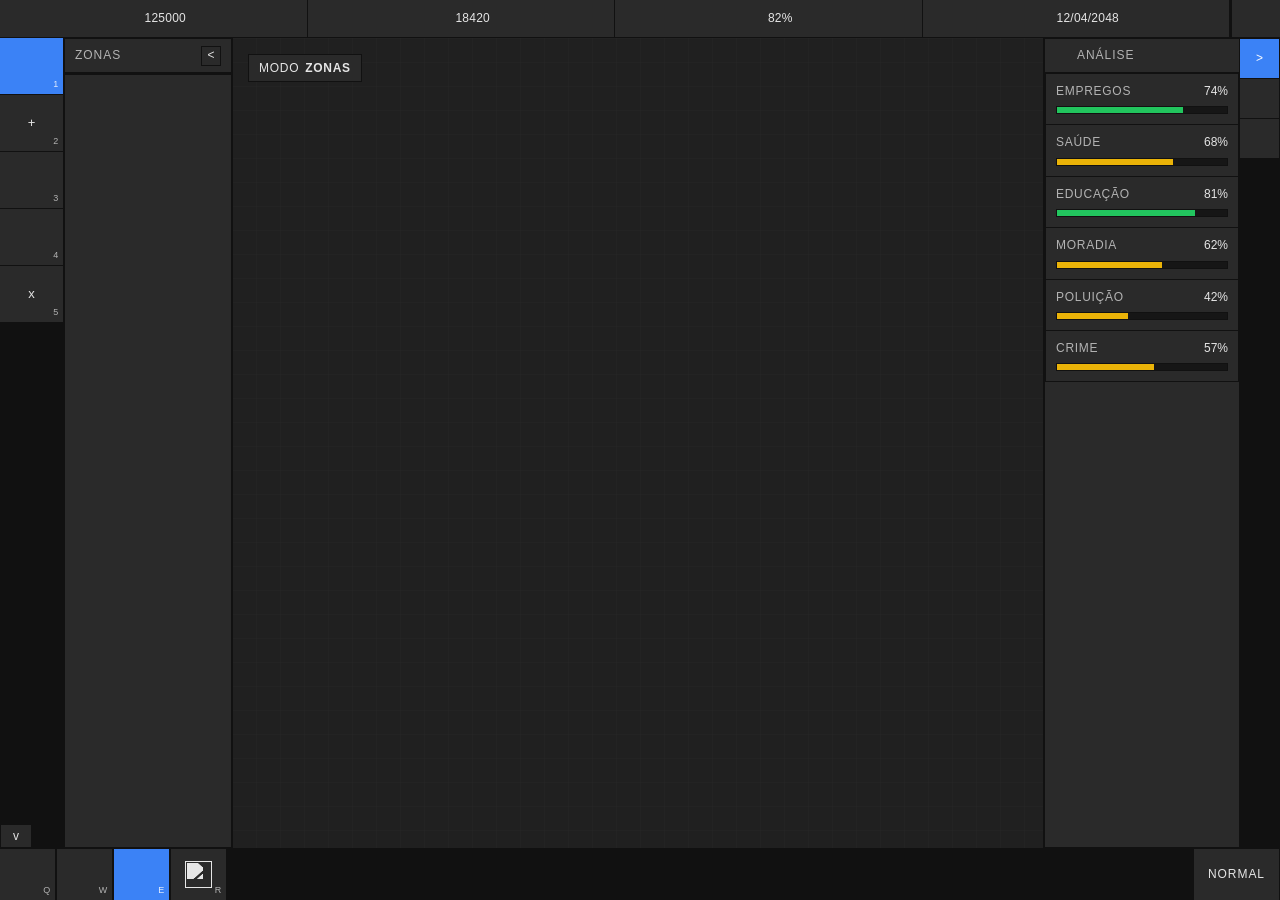
==== hud/hud.html @ bd01e81b "upload" ====
<!DOCTYPE html>
<html lang="pt-BR">
<head>
  <meta charset="UTF-8">
  <meta name="viewport" content="width=device-width, initial-scale=1.0">
  <title>City Builder HUD</title>
  <link rel="stylesheet" href="hud.css">
</head>
<body>
  <div class="hud">
    <header class="top-bar" aria-label="Indicadores principais">
      <ul class="top-stat-list">
        <li class="top-stat">
          <button class="stat-button" data-tooltip="Dinheiro disponível no caixa da cidade.">
            <img class="stat-icon hud-icon" src="Icons/capital.svg" alt="" aria-hidden="true">
            <span class="stat-value" data-value="money">125000</span>
          </button>
        </li>
        <li class="top-stat">
          <button class="stat-button" data-tooltip="População total ativa na cidade.">
            <img class="stat-icon hud-icon" src="Icons/population.svg" alt="" aria-hidden="true">
            <span class="stat-value" data-value="population">18420</span>
          </button>
        </li>
        <li class="top-stat">
          <button class="stat-button" data-tooltip="Satisfação geral dos cidadãos.">
            <img class="stat-icon hud-icon" src="Icons/felicidade.svg" alt="" aria-hidden="true">
            <span class="stat-value" data-value="happiness">82%</span>
          </button>
        </li>
        <li class="top-stat">
          <button class="stat-button" data-tooltip="Data atual do cenário de simulação.">
            <img class="stat-icon hud-icon" src="Icons/date.svg" alt="" aria-hidden="true">
            <span class="stat-value" data-value="date">12/04/2048</span>
          </button>
        </li>
      </ul>
      <div class="top-actions">
        <button class="top-action-button" id="settings-open" data-tooltip="Configurações">
          <img class="top-action-icon hud-icon" src="Icons/config.svg" alt="" aria-hidden="true">
        </button>
      </div>
    </header>

    <aside class="sidebar" aria-label="Ferramentas principais">
      <div class="tool-item">
        <button class="icon-button is-active" data-tool="zonas" data-tooltip="Zonas [1]" aria-pressed="true">
          <img class="tool-icon hud-icon" src="Icons/zonas.svg" alt="" aria-hidden="true">
          <span class="tool-hint">1</span>
        </button>
      </div>
      <div class="tool-item">
        <button class="icon-button" data-tool="estrada" data-tooltip="Estrada [2]" aria-pressed="false">
          <span class="tool-icon" aria-hidden="true">+</span>
          <span class="tool-hint">2</span>
        </button>
      </div>
      <div class="tool-item">
        <button class="icon-button" data-tool="energia" data-tooltip="Energia [3]" aria-pressed="false">
          <img class="tool-icon hud-icon" src="Icons/energia.svg" alt="" aria-hidden="true">
          <span class="tool-hint">3</span>
        </button>
      </div>
      <div class="tool-item">
        <button class="icon-button" data-tool="servicos" data-tooltip="Serviços [4]" aria-pressed="false">
          <img class="tool-icon hud-icon" src="Icons/config.svg" alt="" aria-hidden="true">
          <span class="tool-hint">4</span>
        </button>
      </div>
      <div class="tool-item">
        <button class="icon-button" data-tool="demolir" data-tooltip="Demolir [5]" aria-pressed="false">
          <span class="tool-icon" aria-hidden="true">x</span>
          <span class="tool-hint">5</span>
        </button>
      </div>
    </aside>

    <aside class="tool-panel panel" id="tool-panel" aria-label="Opções da ferramenta">
      <div class="tool-panel-header">
        <span class="tool-panel-title" id="tool-panel-title">Zonas</span>
        <button class="tool-panel-toggle" id="tool-panel-toggle" data-tooltip="Ocultar ou mostrar painel secundário" aria-label="Ocultar ou mostrar painel secundário"><</button>
      </div>
      <div class="tool-panel-content" id="tool-panel-content"></div>
    </aside>

    <main class="viewport" aria-label="Área do mapa">
      <div class="viewport-grid" aria-hidden="true"></div>
      <div class="viewport-overlay">
        <div class="mode-badge" data-tooltip="Ferramenta atualmente selecionada.">
          <span>Modo</span>
          <strong id="active-mode">Zonas</strong>
        </div>
      </div>
    </main>

    <aside class="panel-right panel" id="metrics-panel" aria-label="Painel de dados">
      <div class="panel-main" id="panel-main">
        <section class="panel-view is-active" data-panel-view="analysis">
          <div class="panel-header">
            <span class="panel-title panel-title-group">
              <img class="panel-title-icon hud-icon" src="Icons/analise.svg" alt="" aria-hidden="true">
              <span>Análise</span>
            </span>
          </div>
          <div class="panel-content" id="panel-content">
            <div class="metric-row" data-tooltip="Taxa atual de empregos preenchidos na cidade.">
              <span class="metric-label">Empregos</span>
              <span class="metric-value" data-metric-text="employment">74%</span>
              <div class="metric-bar">
                <div class="metric-fill" data-metric-fill="employment" data-level="good" style="width: 74%;"></div>
              </div>
            </div>
            <div class="metric-row" data-tooltip="Cobertura de saúde disponível para a população.">
              <span class="metric-label">Saúde</span>
              <span class="metric-value" data-metric-text="health">68%</span>
              <div class="metric-bar">
                <div class="metric-fill" data-metric-fill="health" data-level="warn" style="width: 68%;"></div>
              </div>
            </div>
            <div class="metric-row" data-tooltip="Acesso à educação nas zonas residenciais.">
              <span class="metric-label">Educação</span>
              <span class="metric-value" data-metric-text="education">81%</span>
              <div class="metric-bar">
                <div class="metric-fill" data-metric-fill="education" data-level="good" style="width: 81%;"></div>
              </div>
            </div>
            <div class="metric-row" data-tooltip="Equilíbrio entre oferta e demanda de moradias.">
              <span class="metric-label">Moradia</span>
              <span class="metric-value" data-metric-text="housing">62%</span>
              <div class="metric-bar">
                <div class="metric-fill" data-metric-fill="housing" data-level="warn" style="width: 62%;"></div>
              </div>
            </div>
            <div class="metric-row" data-tooltip="Concentração de poluição urbana agregada." data-advanced-info="true">
              <span class="metric-label">Poluição</span>
              <span class="metric-value" data-metric-text="pollution">42%</span>
              <div class="metric-bar">
                <div class="metric-fill" data-metric-fill="pollution" data-level="warn" style="width: 42%;"></div>
              </div>
            </div>
            <div class="metric-row" data-tooltip="Nível de criminalidade atual na cidade." data-advanced-info="true">
              <span class="metric-label">Crime</span>
              <span class="metric-value" data-metric-text="crime">57%</span>
              <div class="metric-bar">
                <div class="metric-fill" data-metric-fill="crime" data-level="warn" style="width: 57%;"></div>
              </div>
            </div>
          </div>
        </section>

        <section class="panel-view" data-panel-view="taxes">
          <div class="panel-header">
            <span class="panel-title panel-title-group">
              <img class="panel-title-icon hud-icon" src="Icons/imposto.svg" alt="" aria-hidden="true">
              <span>Impostos</span>
            </span>
          </div>
          <div class="panel-content tax-panel">
            <div class="tax-row" data-tooltip="Controla a alíquota base aplicada na cidade.">
              <div class="tax-row-header">
                <span class="metric-label">Impostos geral</span>
                <span class="metric-value" id="tax-general-value">10%</span>
              </div>
              <input class="tax-slider" id="tax-general" type="range" min="0" max="30" value="10">
            </div>
            <div class="tax-row" data-tooltip="Alocação fiscal para educação.">
              <div class="tax-row-header">
                <span class="metric-label">Educação</span>
                <span class="metric-value" id="tax-education-value">8%</span>
              </div>
              <input class="tax-slider" id="tax-education" type="range" min="0" max="20" value="8">
            </div>
            <div class="tax-row" data-tooltip="Alocação fiscal para estradas e manutenção.">
              <div class="tax-row-header">
                <span class="metric-label">Estradas</span>
                <span class="metric-value" id="tax-roads-value">7%</span>
              </div>
              <input class="tax-slider" id="tax-roads" type="range" min="0" max="20" value="7">
            </div>
            <div class="tax-row" data-tooltip="Alocação fiscal para polícia.">
              <div class="tax-row-header">
                <span class="metric-label">Polícia</span>
                <span class="metric-value" id="tax-police-value">9%</span>
              </div>
              <input class="tax-slider" id="tax-police" type="range" min="0" max="20" value="9">
            </div>
            <div class="tax-row" data-tooltip="Alocação fiscal para hospitais e saúde pública.">
              <div class="tax-row-header">
                <span class="metric-label">Hospital</span>
                <span class="metric-value" id="tax-hospital-value">8%</span>
              </div>
              <input class="tax-slider" id="tax-hospital" type="range" min="0" max="20" value="8">
            </div>
            <div class="tax-row" data-tooltip="Alocação fiscal para lazer e bem-estar urbano.">
              <div class="tax-row-header">
                <span class="metric-label">Lazer</span>
                <span class="metric-value" id="tax-leisure-value">6%</span>
              </div>
              <input class="tax-slider" id="tax-leisure" type="range" min="0" max="20" value="6">
            </div>
          </div>
        </section>

        <section class="panel-view" data-panel-view="evaluation">
          <div class="panel-header">
            <span class="panel-title panel-title-group">
              <img class="panel-title-icon hud-icon" src="Icons/avaliação.svg" alt="" aria-hidden="true">
              <span>Avaliação</span>
            </span>
          </div>
          <div class="panel-content evaluation-panel">
            <div class="evaluation-section">
              <span class="metric-label">Opinião Pública</span>
              <div class="evaluation-split-row">
                <div class="evaluation-stat-card" data-tooltip="75% da população aprova sua gestão." id="evaluation-yes-card">
                  <span class="evaluation-stat-label">Sim</span>
                  <strong class="evaluation-stat-value" id="evaluation-approval-yes">75%</strong>
                </div>
                <div class="evaluation-stat-card" data-tooltip="25% está insatisfeita." id="evaluation-no-card">
                  <span class="evaluation-stat-label">Não</span>
                  <strong class="evaluation-stat-value" id="evaluation-approval-no">25%</strong>
                </div>
              </div>
            </div>

            <div class="evaluation-section">
              <span class="metric-label">Piores Problemas</span>
              <div class="evaluation-problem-list" id="evaluation-problems">
                <span class="evaluation-chip">Impostos</span>
                <span class="evaluation-chip">Educação</span>
                <span class="evaluation-chip">Falta de emprego</span>
              </div>
            </div>

            <div class="evaluation-section">
              <span class="metric-label">Dados da Cidade</span>
              <div class="evaluation-data-grid">
                <div class="evaluation-data-row" data-tooltip="População total da cidade.">
                  <span class="evaluation-data-label">População</span>
                  <strong class="evaluation-data-value" id="evaluation-population">0</strong>
                </div>
                <div class="evaluation-data-row" data-tooltip="Pessoas entrando menos pessoas saindo.">
                  <span class="evaluation-data-label">Migração líquida</span>
                  <strong class="evaluation-data-value" id="evaluation-migration">0</strong>
                </div>
                <div class="evaluation-data-row" data-tooltip="Valor total estimado da cidade: infraestrutura mais construções.">
                  <span class="evaluation-data-label">Valor total</span>
                  <strong class="evaluation-data-value" id="evaluation-city-value">0</strong>
                </div>
                <div class="evaluation-data-row" data-tooltip="Classificação atual da cidade com base em população e desenvolvimento.">
                  <span class="evaluation-data-label">Categoria</span>
                  <strong class="evaluation-data-value" id="evaluation-category">Village</strong>
                </div>
              </div>
            </div>

            <div class="evaluation-section">
              <span class="metric-label">Classificação da Cidade</span>
              <div class="evaluation-tier-list">
                <div class="evaluation-tier-row">
                  <span class="evaluation-tier-name">Village</span>
                  <span class="evaluation-tier-range">0 – 1.000</span>
                </div>
                <div class="evaluation-tier-row">
                  <span class="evaluation-tier-name">Town</span>
                  <span class="evaluation-tier-range">1.000 – 10.000</span>
                </div>
                <div class="evaluation-tier-row">
                  <span class="evaluation-tier-name">City</span>
                  <span class="evaluation-tier-range">10.000 – 50.000</span>
                </div>
                <div class="evaluation-tier-row">
                  <span class="evaluation-tier-name">Capital</span>
                  <span class="evaluation-tier-range">50.000 – 100.000</span>
                </div>
                <div class="evaluation-tier-row">
                  <span class="evaluation-tier-name">Metropolis</span>
                  <span class="evaluation-tier-range">100.000 – 500.000</span>
                </div>
                <div class="evaluation-tier-row">
                  <span class="evaluation-tier-name">Megalopolis</span>
                  <span class="evaluation-tier-range">500.000+</span>
                </div>
              </div>
            </div>
          </div>
        </section>
      </div>
      <div class="right-toolbar" aria-label="Ferramentas do painel">
        <button class="panel-toggle right-tool is-active" id="panel-toggle" data-panel-tool="analysis" data-tooltip="Análise [Tab]" aria-label="Abrir ou fechar painel de análise">
          <span class="panel-toggle-arrow" aria-hidden="true">></span>
          <img class="panel-toggle-icon hud-icon" src="Icons/analise.svg" alt="" aria-hidden="true">
        </button>
        <button class="right-tool" data-panel-tool="taxes" data-tooltip="Impostos">
          <img class="right-tool-icon hud-icon" src="Icons/imposto.svg" alt="" aria-hidden="true">
        </button>
        <button class="right-tool" data-panel-tool="evaluation" data-tooltip="Avaliação">
          <img class="right-tool-icon hud-icon" src="Icons/avaliação.svg" alt="" aria-hidden="true">
        </button>
      </div>
    </aside>

    <button class="bottom-toggle" id="bottom-toggle" data-tooltip="Retrair ou expandir barra de tempo [Z]" aria-label="Retrair ou expandir barra de tempo">v</button>

    <footer class="bottom-bar" aria-label="Controles de tempo">
      <div class="bottom-group">
        <ul class="time-controls">
          <li class="time-item">
            <button class="time-button" data-speed="pause" data-tooltip="Pausar simulação [Q]" aria-pressed="false">
              <img class="time-icon hud-icon" src="Icons/pause.svg" alt="" aria-hidden="true">
              <span class="time-label">Q</span>
            </button>
          </li>
          <li class="time-item">
            <button class="time-button" data-speed="slow" data-tooltip="Velocidade lenta [W]" aria-pressed="false">
              <img class="time-icon hud-icon" src="Icons/lento.svg" alt="" aria-hidden="true">
              <span class="time-label">W</span>
            </button>
          </li>
          <li class="time-item">
            <button class="time-button is-active" data-speed="normal" data-tooltip="Velocidade normal [E]" aria-pressed="true">
              <img class="time-icon hud-icon" src="Icons/normal.svg" alt="" aria-hidden="true">
              <span class="time-label">E</span>
            </button>
          </li>
          <li class="time-item">
            <button class="time-button" data-speed="fast" data-tooltip="Velocidade rápida [R]" aria-pressed="false">
              <img class="time-icon hud-icon time-icon-fast" src="Icons/rapido.svg" alt="" aria-hidden="true">
              <span class="time-label">R</span>
            </button>
          </li>
        </ul>
      </div>
      <div class="bottom-mode">
        <div class="mode-indicator" data-tooltip="Modo atual de simulação." id="mode-indicator">NORMAL</div>
      </div>
    </footer>
  </div>

  <div class="settings-modal-backdrop" id="settings-backdrop" hidden>
    <div class="settings-modal panel" id="settings-modal" role="dialog" aria-modal="true" aria-labelledby="settings-title" tabindex="-1">
      <div class="settings-header">
        <h2 class="settings-title" id="settings-title">Configurações</h2>
        <button class="settings-close" id="settings-close" data-tooltip="Fechar configurações [Esc]" aria-label="Fechar configurações">x</button>
      </div>

      <div class="settings-layout">
        <nav class="settings-sidebar" aria-label="Categorias de configurações">
          <button class="settings-nav-item is-active" data-settings-tab="interface" data-tooltip="Interface" aria-pressed="true">
            <img class="settings-nav-icon hud-icon" src="Icons/interface.svg" alt="" aria-hidden="true">
          </button>
          <button class="settings-nav-item" data-settings-tab="controls" data-tooltip="Controles" aria-pressed="false">
            <img class="settings-nav-icon hud-icon" src="Icons/controle.svg" alt="" aria-hidden="true">
          </button>
          <button class="settings-nav-item" data-settings-tab="save" data-tooltip="Salvamento" aria-pressed="false">
            <img class="settings-nav-icon hud-icon" src="Icons/save.svg" alt="" aria-hidden="true">
          </button>
          <button class="settings-nav-item" data-settings-tab="economy" data-tooltip="Economia" aria-pressed="false">
            <img class="settings-nav-icon hud-icon" src="Icons/capital.svg" alt="" aria-hidden="true">
          </button>
          <button class="settings-nav-item" data-settings-tab="alerts" data-tooltip="Alertas" aria-pressed="false">
            <img class="settings-nav-icon hud-icon" src="Icons/alerta.svg" alt="" aria-hidden="true">
          </button>
          <button class="settings-nav-item" data-settings-tab="experience" data-tooltip="Experiência" aria-pressed="false">
            <img class="settings-nav-icon hud-icon" src="Icons/dicas.svg" alt="" aria-hidden="true">
          </button>
          <button class="settings-nav-item" data-settings-tab="audio" data-tooltip="Áudio" aria-pressed="false">
            <img class="settings-nav-icon hud-icon" src="Icons/volume.svg" alt="" aria-hidden="true">
          </button>
        </nav>

        <div class="settings-main">
          <div class="settings-status-row">
            <span class="settings-section-label" id="settings-section-label">Interface</span>
            <span class="settings-save-indicator" id="settings-save-indicator">Salvo</span>
          </div>

          <section class="settings-panel is-active" data-settings-panel="interface">
            <div class="settings-group">
              <div class="settings-group-header">
                <h3 class="settings-group-title">Tema</h3>
              </div>
              <div class="settings-option-row">
                <label class="control-radio">
                  <input type="radio" name="theme" value="dark" checked>
                  <span>Escuro</span>
                </label>
                <label class="control-radio">
                  <input type="radio" name="theme" value="light">
                  <span>Claro</span>
                </label>
              </div>
            </div>

            <div class="settings-group">
              <div class="settings-group-header">
                <h3 class="settings-group-title">Escala da UI</h3>
              </div>
              <label class="control-field">
                <select id="ui-scale-select">
                  <option value="small">Pequeno</option>
                  <option value="medium" selected>Médio</option>
                  <option value="large">Grande</option>
                </select>
              </label>
            </div>

            <div class="settings-group">
              <div class="settings-group-header">
                <h3 class="settings-group-title">Estilo da interface</h3>
              </div>
              <div class="settings-option-row">
                <label class="control-radio">
                  <input type="radio" name="ui-density" value="compact" checked>
                  <span>Compacto</span>
                </label>
                <label class="control-radio">
                  <input type="radio" name="ui-density" value="spacious">
                  <span>Espaçado</span>
                </label>
              </div>
            </div>

            <div class="settings-group">
              <div class="settings-group-header">
                <h3 class="settings-group-title">Mostrar grade do mapa</h3>
              </div>
              <div class="control-toggle-row">
                <span class="control-toggle-copy" id="map-grid-copy">Ligado</span>
                <label class="control-toggle">
                  <input type="checkbox" id="map-grid-toggle" checked>
                  <span class="control-toggle-track"></span>
                </label>
              </div>
            </div>

            <div class="settings-group">
              <div class="settings-group-header">
                <h3 class="settings-group-title">Tooltips</h3>
              </div>
              <label class="control-field">
                <select id="tooltip-level-select">
                  <option value="off">Desligado</option>
                  <option value="basic" selected>Básico</option>
                  <option value="detailed">Detalhado</option>
                </select>
              </label>
            </div>

            <div class="settings-group">
              <div class="settings-group-header">
                <h3 class="settings-group-title">Nível de informação</h3>
              </div>
              <div class="settings-option-row">
                <label class="control-radio">
                  <input type="radio" name="info-level" value="simple">
                  <span>Simples</span>
                </label>
                <label class="control-radio">
                  <input type="radio" name="info-level" value="advanced" checked>
                  <span>Avançado</span>
                </label>
              </div>
            </div>
          </section>

          <section class="settings-panel" data-settings-panel="controls">
            <div class="settings-group">
              <div class="settings-group-header">
                <h3 class="settings-group-title">Sensibilidade da câmera</h3>
                <span class="settings-inline-value" id="camera-sensitivity-value">50</span>
              </div>
              <label class="control-range">
                <input type="range" id="camera-sensitivity-range" min="0" max="100" value="50">
              </label>
            </div>

            <div class="settings-group">
              <div class="settings-group-header">
                <h3 class="settings-group-title">Sensibilidade do zoom</h3>
                <span class="settings-inline-value" id="zoom-sensitivity-value">50</span>
              </div>
              <label class="control-range">
                <input type="range" id="zoom-sensitivity-range" min="0" max="100" value="50">
              </label>
            </div>

            <div class="settings-group">
              <div class="settings-group-header">
                <h3 class="settings-group-title">Inverter zoom</h3>
              </div>
              <div class="control-toggle-row">
                <span class="control-toggle-copy" id="invert-zoom-copy">Não</span>
                <label class="control-toggle">
                  <input type="checkbox" id="invert-zoom-toggle">
                  <span class="control-toggle-track"></span>
                </label>
              </div>
            </div>

            <div class="settings-group">
              <div class="settings-group-header">
                <h3 class="settings-group-title">Movimento do mapa</h3>
              </div>
              <div class="settings-option-column">
                <label class="control-radio">
                  <input type="radio" name="map-move-mode" value="right-drag" checked>
                  <span>Botão direito</span>
                </label>
                <label class="control-radio">
                  <input type="radio" name="map-move-mode" value="space">
                  <span>Segurar espaço</span>
                </label>
              </div>
            </div>
          </section>

          <section class="settings-panel" data-settings-panel="save">
            <div class="settings-group">
              <div class="settings-group-header">
                <h3 class="settings-group-title">Autosave</h3>
              </div>
              <label class="control-field">
                <select id="autosave-select">
                  <option value="30s">30 segundos</option>
                  <option value="1m" selected>1 minuto</option>
                  <option value="5m">5 minutos</option>
                  <option value="never">Nunca</option>
                </select>
              </label>
            </div>

            <div class="settings-group">
              <div class="settings-group-header">
                <h3 class="settings-group-title">Retomar automaticamente</h3>
              </div>
              <div class="control-toggle-row">
                <span class="control-toggle-copy" id="resume-last-city-copy">Sim</span>
                <label class="control-toggle">
                  <input type="checkbox" id="resume-last-city-toggle" checked>
                  <span class="control-toggle-track"></span>
                </label>
              </div>
            </div>

            <div class="settings-group">
              <div class="settings-group-header">
                <h3 class="settings-group-title">Confirmar antes de sair sem salvar</h3>
              </div>
              <div class="control-toggle-row">
                <span class="control-toggle-copy" id="confirm-exit-copy">Ligado</span>
                <label class="control-toggle">
                  <input type="checkbox" id="confirm-exit-toggle" checked>
                  <span class="control-toggle-track"></span>
                </label>
              </div>
            </div>
          </section>

          <section class="settings-panel" data-settings-panel="economy">
            <div class="settings-group">
              <div class="settings-group-header">
                <h3 class="settings-group-title">Recebimento de receita</h3>
              </div>
              <div class="settings-option-column">
                <label class="control-radio">
                  <input type="radio" name="revenue-mode" value="automatic" checked>
                  <span>Automático</span>
                </label>
                <label class="control-radio">
                  <input type="radio" name="revenue-mode" value="manual">
                  <span>Manual</span>
                </label>
              </div>
            </div>

            <div class="settings-group">
              <div class="settings-group-header">
                <h3 class="settings-group-title">Mostrar resumo financeiro mensal</h3>
              </div>
              <div class="control-toggle-row">
                <span class="control-toggle-copy" id="monthly-summary-copy">Ligado</span>
                <label class="control-toggle">
                  <input type="checkbox" id="monthly-summary-toggle" checked>
                  <span class="control-toggle-track"></span>
                </label>
              </div>
            </div>

            <div class="settings-group">
              <div class="settings-group-header">
                <h3 class="settings-group-title">Alertar prejuízo automaticamente</h3>
              </div>
              <div class="control-toggle-row">
                <span class="control-toggle-copy" id="loss-alert-copy">Ligado</span>
                <label class="control-toggle">
                  <input type="checkbox" id="loss-alert-toggle" checked>
                  <span class="control-toggle-track"></span>
                </label>
              </div>
            </div>
          </section>

          <section class="settings-panel" data-settings-panel="alerts">
            <div class="settings-group">
              <div class="settings-group-header">
                <h3 class="settings-group-title">Alertas automáticos</h3>
              </div>
              <div class="settings-option-column checkbox-stack">
                <label class="control-check">
                  <input type="checkbox" id="alert-energy-toggle" checked>
                  <span>Falta de energia</span>
                </label>
                <label class="control-check">
                  <input type="checkbox" id="alert-unemployment-toggle" checked>
                  <span>Desemprego</span>
                </label>
                <label class="control-check">
                  <input type="checkbox" id="alert-pollution-toggle" checked>
                  <span>Poluição alta</span>
                </label>
                <label class="control-check">
                  <input type="checkbox" id="alert-crime-toggle" checked>
                  <span>Crime alto</span>
                </label>
              </div>
            </div>

            <div class="settings-group">
              <div class="settings-group-header">
                <h3 class="settings-group-title">Frequência dos alertas</h3>
              </div>
              <label class="control-field">
                <select id="alert-frequency-select">
                  <option value="low">Baixa</option>
                  <option value="medium" selected>Média</option>
                  <option value="high">Alta</option>
                </select>
              </label>
            </div>

            <div class="settings-group">
              <div class="settings-group-header">
                <h3 class="settings-group-title">Mensagens explicativas</h3>
              </div>
              <div class="control-toggle-row">
                <span class="control-toggle-copy" id="alert-messages-copy">Ligado</span>
                <label class="control-toggle">
                  <input type="checkbox" id="alert-messages-toggle" checked>
                  <span class="control-toggle-track"></span>
                </label>
              </div>
            </div>
          </section>

          <section class="settings-panel" data-settings-panel="experience">
            <div class="settings-group">
              <div class="settings-group-header">
                <h3 class="settings-group-title">Tutorial</h3>
              </div>
              <div class="settings-option-row">
                <label class="control-radio">
                  <input type="radio" name="tutorial-mode" value="on" checked>
                  <span>Ativado</span>
                </label>
                <label class="control-radio">
                  <input type="radio" name="tutorial-mode" value="off">
                  <span>Desativado</span>
                </label>
              </div>
            </div>

            <div class="settings-group">
              <div class="settings-group-header">
                <h3 class="settings-group-title">Dicas automáticas</h3>
              </div>
              <div class="control-toggle-row">
                <span class="control-toggle-copy" id="auto-tips-copy">Ligado</span>
                <label class="control-toggle">
                  <input type="checkbox" id="auto-tips-toggle" checked>
                  <span class="control-toggle-track"></span>
                </label>
              </div>
            </div>

            <div class="settings-group">
              <div class="settings-group-header">
                <h3 class="settings-group-title">Assistência inteligente</h3>
              </div>
              <div class="control-toggle-row">
                <span class="control-toggle-copy" id="smart-assist-copy">Ligado</span>
                <label class="control-toggle">
                  <input type="checkbox" id="smart-assist-toggle" checked>
                  <span class="control-toggle-track"></span>
                </label>
              </div>
            </div>
          </section>

          <section class="settings-panel" data-settings-panel="audio">
            <div class="settings-group">
              <div class="settings-group-header">
                <h3 class="settings-group-title">Volume geral</h3>
                <span class="settings-inline-value" id="master-volume-value">80</span>
              </div>
              <label class="control-range">
                <input type="range" id="master-volume-range" min="0" max="100" value="80">
              </label>
            </div>

            <div class="settings-group">
              <div class="settings-group-header">
                <h3 class="settings-group-title">Música</h3>
                <span class="settings-inline-value" id="music-volume-value">70</span>
              </div>
              <label class="control-range">
                <input type="range" id="music-volume-range" min="0" max="100" value="70">
              </label>
            </div>

            <div class="settings-group">
              <div class="settings-group-header">
                <h3 class="settings-group-title">Efeitos</h3>
                <span class="settings-inline-value" id="effects-volume-value">75</span>
              </div>
              <label class="control-range">
                <input type="range" id="effects-volume-range" min="0" max="100" value="75">
              </label>
            </div>
          </section>
        </div>
      </div>
    </div>
  </div>

  <div class="tooltip" id="tooltip" role="tooltip" aria-hidden="true"></div>

  <script src="hud.js"></script>
</body>
</html>
---- hud/hud.css ----
:root {
  --bg-main: #1e1e1e;
  --bg-panel: #2a2a2a;
  --bg-hover: #3a3a3a;
  --bg-active: #3b82f6;
  --text-main: #e5e5e5;
  --text-muted: #b3b3b3;
  --border: #111111;
  --good: #22c55e;
  --warn: #eab308;
  --bad: #ef4444;
  --bar-top: 38px;
  --sidebar-width: 64px;
  --tool-panel-width: 168px;
  --panel-width: 236px;
  --bottom-bar: 52px;
  --font-ui: "San Francisco", -apple-system, "Segoe UI", sans-serif;
}

* {
  box-sizing: border-box;
  margin: 0;
  padding: 0;
}

html,
body {
  width: 100%;
  height: 100%;
  background: var(--bg-main);
  color: var(--text-main);
  font-family: var(--font-ui);
  font-size: 12px;
  line-height: 1.2;
  overflow: hidden;
}

body.theme-light {
  --bg-main: #d7d7d7;
  --bg-panel: #ececec;
  --bg-hover: #d0d0d0;
  --text-main: #1f1f1f;
  --text-muted: #4a4a4a;
  --border: #9a9a9a;
}

body[data-ui-scale="small"] {
  font-size: 11px;
}

body[data-ui-scale="medium"] {
  font-size: 12px;
}

body[data-ui-scale="large"] {
  font-size: 13px;
}

body[data-ui-density="compact"] .tool-item,
body[data-ui-density="compact"] .icon-button {
  height: 48px;
}

body[data-ui-density="compact"] .metric-row,
body[data-ui-density="compact"] .settings-group {
  padding: 8px;
}

body[data-ui-density="compact"] .top-stat {
  min-width: 0;
}

body[data-ui-density="spacious"] .tool-item,
body[data-ui-density="spacious"] .icon-button {
  height: 62px;
}

body[data-ui-density="spacious"] .metric-row,
body[data-ui-density="spacious"] .settings-group {
  padding: 14px;
}

body[data-ui-density="spacious"] .top-stat {
  min-width: 0;
}

body.hide-map-grid .viewport-grid {
  display: none;
}

body[data-info-level="simple"] [data-advanced-info="true"] {
  display: none;
}

button,
input {
  font: inherit;
  color: inherit;
  background: none;
  border: 0;
}

button {
  cursor: pointer;
}

button:focus-visible,
[tabindex]:focus-visible {
  outline: 1px solid var(--bg-active);
  outline-offset: -1px;
}

.hud {
  position: relative;
  display: grid;
  grid-template-columns: var(--sidebar-width) var(--tool-panel-width) minmax(0, 1fr) var(--panel-width);
  grid-template-rows: var(--bar-top) minmax(0, 1fr) var(--bottom-bar);
  grid-template-areas:
    "top top top top"
    "sidebar toolpanel viewport panel"
    "bottom bottom bottom bottom";
  width: 100%;
  height: 100%;
  background: var(--bg-main);
}

.hud.is-panel-collapsed {
  grid-template-columns: var(--sidebar-width) var(--tool-panel-width) minmax(0, 1fr) 40px;
}

.hud.is-bottom-collapsed {
  grid-template-rows: var(--bar-top) minmax(0, 1fr) 10px;
}

.hud.is-tool-panel-collapsed {
  grid-template-columns: var(--sidebar-width) 0 minmax(0, 1fr) var(--panel-width);
}

.hud.is-tool-panel-collapsed.is-panel-collapsed {
  grid-template-columns: var(--sidebar-width) 0 minmax(0, 1fr) 40px;
}

.panel {
  background: var(--bg-panel);
  border: 1px solid var(--border);
}

.top-bar {
  grid-area: top;
  display: flex;
  align-items: stretch;
  justify-content: space-between;
  gap: 1px;
  background: var(--border);
  border-bottom: 1px solid var(--border);
  overflow: hidden;
}

.top-actions {
  display: flex;
  align-items: stretch;
  background: var(--bg-panel);
  border-left: 1px solid var(--border);
  flex: 0 0 48px;
}

.top-action-button {
  width: 48px;
  height: 100%;
  display: inline-flex;
  align-items: center;
  justify-content: center;
  background: var(--bg-panel);
  color: var(--text-main);
  border: 0;
}

.top-action-button:hover {
  background: var(--bg-hover);
}

.top-action-icon {
  width: 16px;
  height: 16px;
  flex: 0 0 16px;
}

.top-stat-list,
.time-controls {
  list-style: none;
  display: flex;
  align-items: stretch;
}

.top-stat-list {
  flex: 1;
  min-width: 0;
}

.top-stat {
  flex: 1;
  min-width: 0;
  background: var(--bg-panel);
  border-right: 1px solid var(--border);
}

.stat-button,
.icon-button,
.time-button {
  width: 100%;
  height: 100%;
  display: flex;
  align-items: center;
  justify-content: center;
  gap: 8px;
  background: var(--bg-panel);
  color: var(--text-main);
  border: 0;
  text-align: center;
}

.stat-button:hover,
.icon-button:hover,
.time-button:hover,
.panel-toggle:hover {
  background: var(--bg-hover);
}

.stat-icon,
.tool-icon,
.status-icon,
.time-icon {
  width: 16px;
  height: 16px;
  text-align: center;
  font-size: 13px;
  flex: 0 0 16px;
}

.hud-icon {
  display: block;
  object-fit: contain;
  filter: brightness(0) invert(0.9);
}

body.theme-light .hud-icon {
  filter: none;
}

.stat-value {
  letter-spacing: 0.02em;
  white-space: nowrap;
}

.sidebar {
  grid-area: sidebar;
  display: flex;
  flex-direction: column;
  gap: 1px;
  background: var(--border);
  border-right: 1px solid var(--border);
}

.tool-panel {
  grid-area: toolpanel;
  display: flex;
  flex-direction: column;
  min-width: 0;
  border-right: 1px solid var(--border);
}

.tool-panel-header {
  min-height: 34px;
  display: flex;
  align-items: center;
  justify-content: space-between;
  gap: 8px;
  padding: 0 10px;
  border-bottom: 1px solid var(--border);
  color: var(--text-muted);
  text-transform: uppercase;
  letter-spacing: 0.08em;
  background: var(--bg-panel);
}

.tool-panel-title {
  min-width: 0;
}

.tool-panel-toggle {
  width: 20px;
  height: 20px;
  display: inline-flex;
  align-items: center;
  justify-content: center;
  background: var(--bg-panel);
  border: 1px solid var(--border);
  color: var(--text-main);
  flex: 0 0 20px;
}

.tool-panel-toggle:hover {
  background: var(--bg-hover);
}

.tool-panel-content {
  display: grid;
  grid-template-columns: repeat(2, minmax(0, 1fr));
  gap: 1px;
  padding: 1px;
  background: var(--border);
  overflow-y: auto;
  overflow-x: hidden;
  min-height: 0;
  scrollbar-width: none;
  -ms-overflow-style: none;
}

.tool-panel-content::-webkit-scrollbar {
  width: 0;
  height: 0;
}

.tool-option {
  min-height: 42px;
  display: flex;
  align-items: center;
  justify-content: space-between;
  gap: 8px;
  padding: 0 10px;
  background: var(--bg-panel);
  color: var(--text-main);
  border: 0;
  text-align: left;
}

.tool-option-icon-only {
  min-height: 0;
  aspect-ratio: 1 / 1;
  padding: 0;
  justify-content: center;
}

.tool-option:hover {
  background: var(--bg-hover);
}

.tool-option.is-active {
  background: var(--bg-active);
  color: #ffffff;
}

.tool-option-label {
  min-width: 0;
}

.tool-option-main {
  min-width: 0;
  display: flex;
  align-items: center;
  gap: 8px;
}

.tool-option-icon {
  width: 15px;
  height: 15px;
  flex: 0 0 15px;
}

.tool-option-icon-frame {
  width: 100%;
  height: 100%;
  display: flex;
  align-items: center;
  justify-content: center;
  padding: 10px;
}

.tool-option-icon-original {
  width: 100%;
  height: 100%;
  display: block;
  object-fit: contain;
}

.tool-option-key {
  color: var(--text-muted);
  font-size: 10px;
}

.tool-option.is-active .tool-option-key {
  color: rgba(255, 255, 255, 0.85);
}

.tool-item {
  height: 56px;
  background: var(--bg-panel);
  border-bottom: 1px solid var(--border);
}

.icon-button {
  height: 56px;
  padding: 0;
  position: relative;
}

.icon-button.is-active,
.time-button.is-active {
  background: var(--bg-active);
  color: #ffffff;
}

.tool-hint,
.time-label {
  position: absolute;
  inset: auto 4px 4px auto;
  color: var(--text-muted);
  font-size: 9px;
  letter-spacing: 0.08em;
}

.icon-button.is-active .tool-hint,
.time-button.is-active .time-label {
  color: rgba(255, 255, 255, 0.85);
}

.viewport {
  grid-area: viewport;
  position: relative;
  background: #202020;
  overflow: hidden;
}

.viewport-grid {
  position: absolute;
  inset: 0;
  background-image: url("data:image/svg+xml,%3Csvg xmlns='http://www.w3.org/2000/svg' width='24' height='24' viewBox='0 0 24 24'%3E%3Cpath d='M24 0H0V24' fill='none' stroke='%23262626' stroke-width='1'/%3E%3C/svg%3E");
  background-repeat: repeat;
  opacity: 1;
  pointer-events: none;
}

.viewport::after {
  content: "";
  position: absolute;
  inset: 0;
  border-left: 1px solid var(--border);
  border-right: 1px solid var(--border);
  pointer-events: none;
}

.viewport-overlay {
  position: absolute;
  top: 16px;
  left: 16px;
  display: grid;
  gap: 8px;
  pointer-events: none;
}

.mode-badge,
.date-chip {
  display: inline-flex;
  align-items: center;
  gap: 6px;
  min-height: 28px;
  padding: 0 10px;
  background: var(--bg-panel);
  border: 1px solid var(--border);
  color: var(--text-main);
  text-transform: uppercase;
  letter-spacing: 0.06em;
}

.chip-icon {
  width: 14px;
  height: 14px;
  flex: 0 0 14px;
}

.panel-right {
  grid-area: panel;
  display: flex;
  flex-direction: row;
  min-width: 0;
  border-left: 1px solid var(--border);
}

.panel-main {
  display: flex;
  flex-direction: column;
  min-width: 0;
  flex: 1;
}

.panel-view {
  display: none;
  flex: 1;
  min-width: 0;
  min-height: 0;
  flex-direction: column;
}

.panel-view.is-active {
  display: flex;
}

.panel-header {
  display: flex;
  align-items: center;
  justify-content: flex-start;
  min-height: 34px;
  padding: 0 10px;
  border-bottom: 1px solid var(--border);
  color: var(--text-muted);
  text-transform: uppercase;
  letter-spacing: 0.08em;
}

.panel-title-group {
  display: inline-flex;
  align-items: center;
  gap: 8px;
}

.panel-title-icon {
  width: 14px;
  height: 14px;
  flex: 0 0 14px;
}

.panel-toggle {
  width: 100%;
  height: 40px;
  display: inline-flex;
  align-items: center;
  justify-content: center;
  background: var(--bg-panel);
  border: 0;
  border-bottom: 1px solid var(--border);
}

.panel-toggle-arrow {
  display: block;
}

.panel-toggle-icon {
  width: 14px;
  height: 14px;
  flex: 0 0 14px;
  display: none;
}

.bottom-toggle {
  position: absolute;
  left: 0;
  bottom: var(--bottom-bar);
  width: 32px;
  height: 24px;
  display: inline-flex;
  align-items: center;
  justify-content: center;
  background: var(--bg-panel);
  border: 1px solid var(--border);
  color: var(--text-main);
  z-index: 5;
}

.bottom-toggle:hover {
  background: var(--bg-hover);
}

.panel-content {
  display: grid;
  gap: 1px;
  background: var(--border);
  padding: 1px;
  min-height: 0;
  overflow-y: auto;
  overflow-x: hidden;
  scrollbar-width: none;
  -ms-overflow-style: none;
}

.panel-content::-webkit-scrollbar {
  width: 0;
  height: 0;
}

.right-toolbar {
  width: 40px;
  min-width: 40px;
  display: flex;
  flex-direction: column;
  background: var(--border);
  border-left: 1px solid var(--border);
}

.right-tool {
  width: 100%;
  height: 40px;
  display: inline-flex;
  align-items: center;
  justify-content: center;
  background: var(--bg-panel);
  color: var(--text-main);
  border: 0;
  border-bottom: 1px solid var(--border);
}

.right-tool:hover {
  background: var(--bg-hover);
}

.right-tool.is-active {
  background: var(--bg-active);
  color: #ffffff;
}

.right-tool-icon {
  width: 14px;
  height: 14px;
  flex: 0 0 14px;
}

.metric-row {
  display: grid;
  grid-template-columns: 1fr auto;
  grid-template-areas:
    "label value"
    "bar bar";
  gap: 8px;
  padding: 10px;
  background: var(--bg-panel);
  min-width: 0;
}

.metric-label {
  grid-area: label;
  color: var(--text-muted);
  text-transform: uppercase;
  letter-spacing: 0.06em;
}

.metric-value {
  grid-area: value;
  justify-self: end;
  white-space: nowrap;
}

.metric-bar {
  grid-area: bar;
  width: 100%;
  height: 8px;
  background: #161616;
  border: 1px solid var(--border);
  overflow: hidden;
}

.metric-fill {
  height: 100%;
  width: 0;
  background: var(--good);
}

.metric-fill[data-level="warn"] {
  background: var(--warn);
}

.metric-fill[data-level="bad"] {
  background: var(--bad);
}

.tax-panel,
.placeholder-panel,
.evaluation-panel {
  display: grid;
  gap: 1px;
}

.tax-row,
.placeholder-block {
  display: grid;
  gap: 10px;
  padding: 10px;
  background: var(--bg-panel);
}

.tax-row-header {
  display: flex;
  align-items: center;
  justify-content: space-between;
  gap: 8px;
  min-width: 0;
}

.tax-slider {
  width: 100%;
  accent-color: var(--bg-active);
}

.placeholder-copy {
  color: var(--text-muted);
  line-height: 1.4;
}

.evaluation-section {
  display: grid;
  gap: 10px;
  padding: 10px;
  background: var(--bg-panel);
  align-content: start;
}

.evaluation-section > .metric-label {
  grid-area: auto;
  display: block;
  justify-self: start;
  align-self: start;
}

.evaluation-split-row {
  display: grid;
  grid-template-columns: repeat(2, minmax(0, 1fr));
  gap: 8px;
  align-items: stretch;
}

.evaluation-stat-card,
.evaluation-data-row,
.evaluation-tier-row {
  display: flex;
  align-items: center;
  justify-content: space-between;
  gap: 10px;
  min-height: 40px;
  padding: 8px 10px;
  background: #202020;
  border: 1px solid var(--border);
  min-width: 0;
}

.evaluation-stat-card {
  min-height: 56px;
  flex-direction: column;
  justify-content: center;
  align-items: flex-start;
}

.evaluation-stat-label,
.evaluation-data-label,
.evaluation-tier-name {
  color: var(--text-muted);
  text-transform: uppercase;
  letter-spacing: 0.06em;
  line-height: 1.2;
}

.evaluation-stat-value,
.evaluation-data-value,
.evaluation-tier-range {
  color: var(--text-main);
  white-space: nowrap;
}

.evaluation-problem-list {
  display: grid;
  gap: 8px;
}

.evaluation-chip {
  min-height: 28px;
  display: inline-flex;
  align-items: center;
  padding: 0 10px;
  background: #202020;
  border: 1px solid var(--border);
  width: fit-content;
  max-width: 100%;
}

.evaluation-data-grid,
.evaluation-tier-list {
  display: grid;
  gap: 8px;
}

.evaluation-data-row,
.evaluation-tier-row {
  display: grid;
  grid-template-columns: minmax(0, 1fr) auto;
  align-items: center;
}

.evaluation-data-label,
.evaluation-tier-name {
  min-width: 0;
  white-space: normal;
  overflow-wrap: anywhere;
}

.evaluation-data-value,
.evaluation-tier-range {
  justify-self: end;
  text-align: right;
}

.bottom-bar {
  grid-area: bottom;
  display: flex;
  align-items: stretch;
  justify-content: space-between;
  gap: 1px;
  border-top: 1px solid var(--border);
  background: var(--border);
  overflow: hidden;
}

.bottom-group,
.bottom-mode {
  display: flex;
  align-items: stretch;
  background: var(--border);
}

.time-controls {
  gap: 1px;
}

.time-item,
.mode-indicator {
  min-width: 56px;
  background: var(--bg-panel);
  border-right: 1px solid var(--border);
}

.time-button,
.mode-indicator {
  height: 100%;
  padding: 0 14px;
  position: relative;
}

.mode-indicator {
  display: inline-flex;
  align-items: center;
  justify-content: center;
  color: var(--text-main);
  text-transform: uppercase;
  letter-spacing: 0.08em;
}

.time-icon-fast {
  width: 27px;
  height: 27px;
  flex: 0 0 27px;
}

.hud.is-bottom-collapsed .bottom-toggle {
  bottom: 10px;
}

.hud.is-bottom-collapsed .bottom-group,
.hud.is-bottom-collapsed .bottom-mode {
  opacity: 0;
  pointer-events: none;
}

.tooltip {
  position: fixed;
  z-index: 20;
  display: none;
  max-width: 220px;
  padding: 6px 8px;
  background: #101010;
  color: #ffffff;
  border: 1px solid #000000;
  pointer-events: none;
  white-space: nowrap;
}

.settings-modal-backdrop {
  position: fixed;
  inset: 0;
  z-index: 30;
  display: flex;
  align-items: center;
  justify-content: center;
  padding: 24px;
  background: rgba(0, 0, 0, 0.7);
}

.settings-modal-backdrop[hidden] {
  display: none;
}

.settings-modal {
  width: min(880px, 100%);
  min-height: 520px;
  max-height: min(720px, calc(100vh - 48px));
  display: flex;
  flex-direction: column;
  overflow: hidden;
}

.settings-header {
  display: flex;
  align-items: center;
  justify-content: space-between;
  min-height: 42px;
  padding: 0 12px;
  border-bottom: 1px solid var(--border);
  background: var(--bg-panel);
}

.settings-title {
  font-size: 12px;
  font-weight: 600;
  letter-spacing: 0.08em;
  text-transform: uppercase;
}

.settings-close {
  width: 28px;
  height: 28px;
  display: inline-flex;
  align-items: center;
  justify-content: center;
  background: var(--bg-panel);
  border: 1px solid var(--border);
  color: var(--text-main);
}

.settings-close:hover,
.settings-nav-item:hover,
.control-field select:hover,
.control-radio:hover,
.control-toggle:hover {
  background: var(--bg-hover);
}

.settings-layout {
  display: grid;
  grid-template-columns: 56px minmax(0, 1fr);
  min-height: 0;
  flex: 1;
}

.settings-sidebar {
  display: flex;
  flex-direction: column;
  gap: 1px;
  padding: 1px;
  background: var(--border);
}

.settings-nav-item {
  width: 100%;
  height: 56px;
  display: inline-flex;
  align-items: center;
  justify-content: center;
  background: var(--bg-panel);
  border: 0;
  color: var(--text-main);
}

.settings-nav-item.is-active {
  background: var(--bg-active);
  color: #ffffff;
}

.settings-nav-icon {
  width: 16px;
  height: 16px;
  flex: 0 0 16px;
}

.settings-nav-layout {
  display: grid;
  grid-template-columns: repeat(2, 1fr);
  gap: 2px;
}

.settings-nav-layout span {
  width: 7px;
  height: 7px;
  background: currentColor;
}

.settings-nav-glyph {
  display: inline-flex;
  align-items: center;
  justify-content: center;
  min-width: 18px;
  min-height: 18px;
  font-size: 10px;
  font-weight: 700;
  letter-spacing: 0.06em;
  text-transform: uppercase;
}

.settings-main {
  display: flex;
  flex-direction: column;
  min-width: 0;
  background: var(--bg-main);
}

.settings-status-row {
  display: flex;
  align-items: center;
  justify-content: space-between;
  min-height: 40px;
  padding: 0 14px;
  border-bottom: 1px solid var(--border);
  background: var(--bg-panel);
}

.settings-section-label,
.settings-save-indicator {
  text-transform: uppercase;
  letter-spacing: 0.08em;
}

.settings-save-indicator {
  color: var(--text-muted);
}

.settings-save-indicator.is-dirty {
  color: var(--warn);
}

.settings-save-indicator.is-saved {
  color: var(--good);
}

.settings-panel {
  display: none;
  padding: 14px;
  gap: 12px;
  overflow-y: auto;
  overflow-x: hidden;
  scrollbar-width: none;
  -ms-overflow-style: none;
}

.settings-panel::-webkit-scrollbar {
  width: 0;
  height: 0;
}

.settings-panel.is-active {
  display: grid;
}

.settings-group {
  display: grid;
  gap: 10px;
  padding: 12px;
  background: var(--bg-panel);
  border: 1px solid var(--border);
}

.settings-group-header {
  display: flex;
  align-items: center;
  justify-content: space-between;
  gap: 12px;
}

.settings-group-title {
  font-size: 11px;
  font-weight: 600;
  letter-spacing: 0.08em;
  text-transform: uppercase;
  color: var(--text-muted);
}

.settings-inline-value {
  color: var(--text-main);
}

.settings-option-row,
.settings-option-column {
  display: flex;
  gap: 10px;
}

.settings-option-column {
  flex-direction: column;
}

.control-radio {
  display: inline-flex;
  align-items: center;
  gap: 8px;
  min-height: 34px;
  padding: 0 10px;
  background: #202020;
  border: 1px solid var(--border);
  color: var(--text-main);
}

.control-radio input {
  accent-color: var(--bg-active);
}

.control-check {
  display: inline-flex;
  align-items: center;
  gap: 8px;
  min-height: 28px;
}

.control-check input {
  accent-color: var(--bg-active);
}

.checkbox-stack {
  gap: 8px;
}

.control-field select {
  width: 100%;
  min-height: 34px;
  padding: 0 10px;
  background: #202020;
  border: 1px solid var(--border);
  color: var(--text-main);
  appearance: none;
}

.control-range input[type="range"] {
  width: 100%;
  accent-color: var(--bg-active);
}

.control-toggle-row {
  display: flex;
  align-items: center;
  justify-content: space-between;
  gap: 12px;
}

.control-toggle-copy {
  color: var(--text-main);
}

.control-toggle {
  position: relative;
  display: inline-flex;
  align-items: center;
}

.control-toggle input {
  position: absolute;
  opacity: 0;
  pointer-events: none;
}

.control-toggle-track {
  position: relative;
  width: 42px;
  height: 22px;
  display: inline-flex;
  align-items: center;
  background: #202020;
  border: 1px solid var(--border);
}

.control-toggle-track::after {
  content: "";
  width: 16px;
  height: 16px;
  margin-left: 2px;
  background: var(--text-muted);
  transition: transform 120ms ease;
}

.control-toggle input:checked + .control-toggle-track {
  background: var(--bg-active);
}

.control-toggle input:checked + .control-toggle-track::after {
  transform: translateX(20px);
  background: #ffffff;
}

.tooltip.is-visible {
  display: block;
}

.panel-right.is-collapsed .panel-content,
.panel-right.is-collapsed .panel-title,
.panel-right.is-collapsed .panel-main {
  display: none;
}

.panel-right.is-collapsed .panel-toggle {
  width: 100%;
  height: 40px;
  border: 0;
}

.panel-right.is-collapsed .panel-toggle-arrow {
  display: none;
}

.panel-right.is-collapsed .panel-toggle-icon {
  display: block;
}

@media (max-width: 980px) {
  :root {
    --panel-width: 188px;
    --sidebar-width: 54px;
  }

  .tool-item,
  .icon-button {
    height: 50px;
  }

  .top-stat {
    min-width: 0;
  }
}

@media (max-width: 760px) {
  :root {
    --panel-width: 40px;
  }

  .hud {
    grid-template-columns: 48px 132px minmax(0, 1fr) 40px;
  }

  .hud.is-tool-panel-collapsed {
    grid-template-columns: 48px 0 minmax(0, 1fr) 40px;
  }

  .top-bar {
    overflow: hidden;
  }

  .time-item,
  .mode-indicator {
    min-width: 48px;
  }

  .mode-indicator {
    padding: 0 10px;
  }
}

@media (max-width: 560px) {
  :root {
    --bar-top: 72px;
    --bottom-bar: 48px;
  }

  .hud {
    grid-template-rows: var(--bar-top) minmax(0, 1fr) var(--bottom-bar);
  }

  .tool-panel {
    display: none;
  }

  .hud,
  .hud.is-tool-panel-collapsed,
  .hud.is-panel-collapsed,
  .hud.is-tool-panel-collapsed.is-panel-collapsed {
    grid-template-columns: var(--sidebar-width) minmax(0, 1fr) 40px;
    grid-template-areas:
      "top top top"
      "sidebar viewport panel"
      "bottom bottom bottom";
  }

  .top-bar {
    flex-direction: column;
    gap: 1px;
  }

  .top-stat-list {
    min-height: 36px;
  }

  .bottom-bar {
    overflow: hidden;
  }

  .viewport-overlay {
    top: 12px;
    left: 12px;
  }

  .settings-modal-backdrop {
    padding: 8px;
  }

  .settings-modal {
    width: 100%;
    max-height: calc(100vh - 16px);
  }

  .settings-layout {
    grid-template-columns: 1fr;
    grid-template-rows: 48px minmax(0, 1fr);
  }

  .settings-sidebar {
    flex-direction: row;
  }

  .settings-nav-item {
    height: 46px;
  }
}
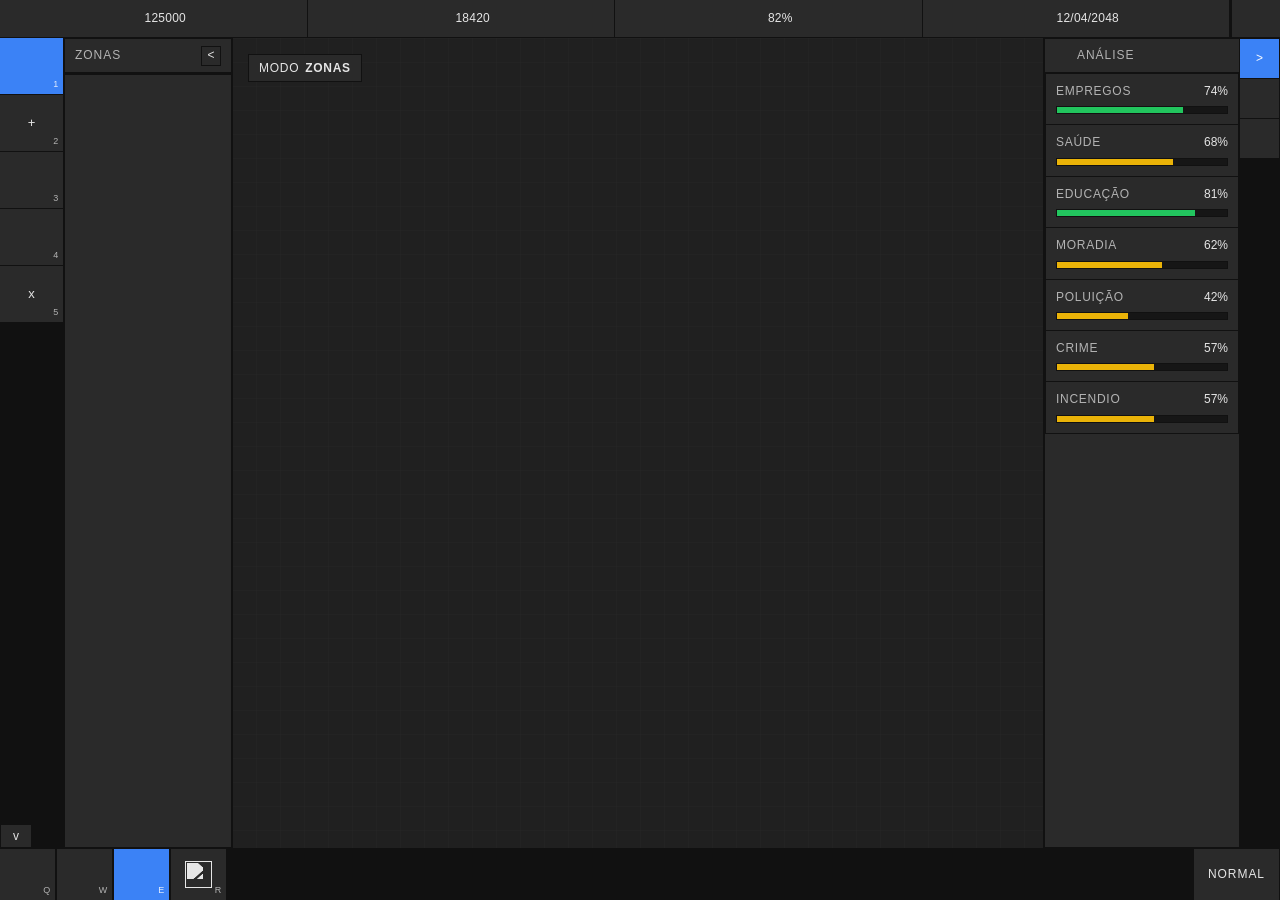
==== commit 7cde8332: "add bombeiro bombeiro: textura, lógica e métrica de incêndio seguindo a documentação" ====
--- a/hud/hud.html
+++ b/hud/hud.html
@@ -143,6 +143,13 @@
               <span class="metric-value" data-metric-text="crime">57%</span>
               <div class="metric-bar">
                 <div class="metric-fill" data-metric-fill="crime" data-level="warn" style="width: 57%;"></div>
+              </div>
+            </div>
+            <div class="metric-row" data-tooltip="Risco medio de incendio (melhora com posto de bombeiros)." data-advanced-info="true">
+              <span class="metric-label">Incendio</span>
+              <span class="metric-value" data-metric-text="fire">57%</span>
+              <div class="metric-bar">
+                <div class="metric-fill" data-metric-fill="fire" data-level="warn" style="width: 57%;"></div>
               </div>
             </div>
           </div>
